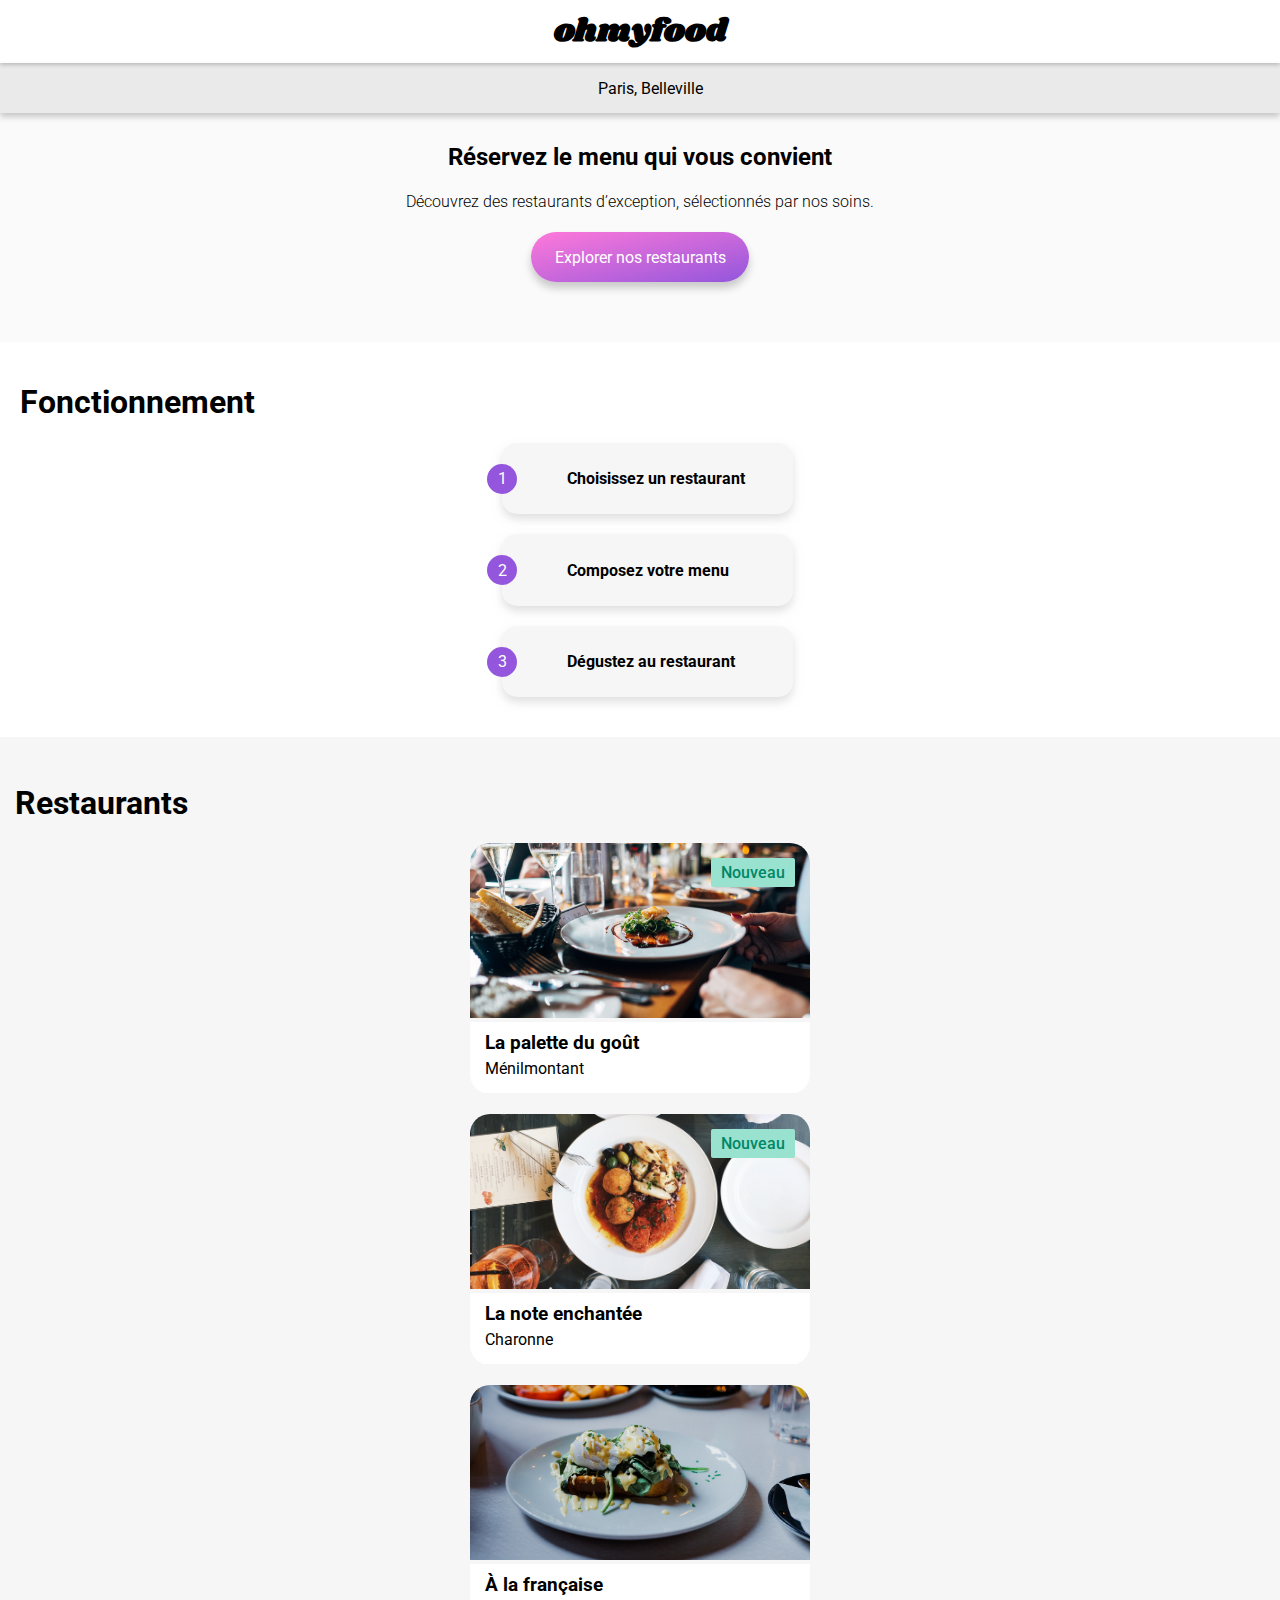
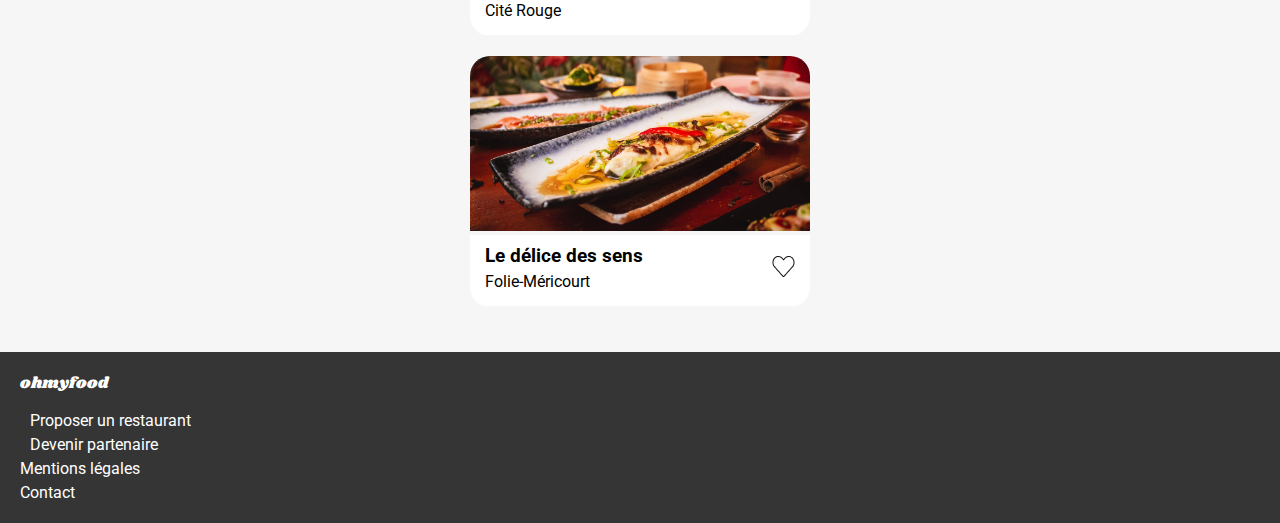
==== index.html @ bf44eb0b "feature(animations): initial commit" ====
<!DOCTYPE html>
<html lang="fr">
<head>
    <meta charset="UTF-8">
    <meta name="viewport" content="width=device-width, initial-scale=1.0">
    <link rel="preconnect" href="https://fonts.googleapis.com">
    <link rel="preconnect" href="https://fonts.gstatic.com" crossorigin>
    <link href="https://fonts.googleapis.com/css2?family=Roboto:ital,wght@0,100;0,300;0,400;0,500;0,700;0,900;1,100;1,300;1,400;1,500;1,700;1,900&family=Shrikhand&display=swap" rel="stylesheet">
    <link rel="stylesheet" href="https://cdnjs.cloudflare.com/ajax/libs/font-awesome/6.2.1/css/all.min.css"
        integrity="sha512-MV7K8+y+gLIBoVD59lQIYicR65iaqukzvf/nwasF0nqhPay5w/9lJmVM2hMDcnK1OnMGCdVK+iQrJ7lzPJQd1w=="
        crossorigin="anonymous" referrerpolicy="no-referrer">
    <link rel="stylesheet" href="assets/css/style.css">
    <title>Ohmyfood</title>
</head>
<body>
    <header>
        <nav>
            <div class="nav-title">
                <h1 class="shrikhand-regular">ohmyfood</h1>
            </div>
        </nav>
        <div class="location">
            <i class="fa-solid fa-location-dot"></i>
            <p>Paris, Belleville</p>
        </div>
    </header>
    <main>
        <section class="up">
            <div class="title1">
                <h2>Réservez le menu qui vous convient</h2>
            </div>
            <div class="decouvrez">
                <p>Découvrez des restaurants d’exception, sélectionnés par nos soins.</p>
            </div>
            <div class="btn">
                <a href="#">Explorer nos restaurants</a>
            </div>
        </section>
        <section class="fonctionnement">
            <div class="title2">
                <h1>Fonctionnement</h1>
            </div>
            <div class="step">
                <div class="number">1</div>
                <div class="step-content">
                    <i class="fa-solid fa-mobile-screen-button"></i>
                    <h4>Choisissez un restaurant</h4>
                </div>
            </div>
            <div class="step">
                <div class="number">2</div>
                <div class="step-content">
                    <i class="fa-solid fa-list-ul"></i>
                    <h4>Composez votre menu</h4>
                </div>
            </div>
            <div class="step">
                <div class="number">3</div>
                <div class="step-content">
                    <i class="fa-solid fa-store"></i>
                    <h4>Dégustez au restaurant</h4>
                </div>
            </div>
        </section>
        <section class="restaurants">
            <div class="title2">
                <h1>Restaurants</h1>
            </div>
            <div class="restaurants-cards">
                <a href="#" class="card">
                    <span class="card-new">Nouveau</span>
                    <img src="assets/images/restaurants/Menilmontant.jpg" alt="Image de la carte" class="card-img">
                    <div class="card-content">
                        <div class="card-txt">
                            <h3 class="card-title">La palette du goût</h3>
                            <p class="card-subtitle">Ménilmontant</p>
                        </div>
                        <div class="card-like">
                            <i class="fa-solid fa-heart fa-xl"></i>
                        </div>
                    </div>
                </a>
                <a href="#" class="card">
                    <span class="card-new">Nouveau</span>
                    <img src="assets/images/restaurants/Charonne.jpg" alt="Image de la carte" class="card-img">
                    <div class="card-content">
                        <div class="card-txt">
                            <h3 class="card-title">La note enchantée</h3>
                            <p class="card-subtitle">Charonne</p>
                        </div>
                        <div class="card-like">
                            <i class="fa-solid fa-heart fa-xl"></i>
                        </div>
                    </div>
                </a>
                <a href="#" class="card">
                    <img src="assets/images/restaurants/Cite Rouge.jpg" alt="Image de la carte" class="card-img">
                    <div class="card-content">
                        <div class="card-txt">
                            <h3 class="card-title">À la française</h3>
                            <p class="card-subtitle">Cité Rouge</p>
                        </div>
                        <div class="card-like">
                            <i class="fa-solid fa-heart fa-xl"></i>
                        </div>
                    </div>
                </a>
                <a href="#" class="card">
                    <img src="assets/images/restaurants/Folie-Mericourt.jpg" alt="Image de la carte" class="card-img">
                    <div class="card-content">
                        <div class="card-txt">
                            <h3 class="card-title">Le délice des sens</h3>
                            <p class="card-subtitle">Folie-Méricourt</p>
                        </div>
                        <div class="card-like">
                            <img src="assets/images/heart.png" alt="like">
                        </div>
                    </div>
                </a>
            </div>
        </section>
    </main>
    <footer>
        <div class="footer-title">
            <h4 class="shrikhand-regular">ohmyfood</h4>
        </div>
        
        <div class="footer-links">
            <ul>
                <li><a href="#"><i class="fa-solid fa-utensils"></i>Proposer un restaurant</a></li>
                <li><a href="#"><i class="fa-solid fa-handshake-angle"></i>Devenir partenaire</a></li>
                <li><a href="#">Mentions légales</a></li>
                <li><a href="mailto:5UWq5@example.com">Contact</a></li>
            </ul>
    </footer>
</body>
</html>
---- assets/css/style.css ----
@charset "UTF-8";
/******** Général ********/
* {
  font-family: "Roboto", sans-serif;
}

.shrikhand-regular {
  font-family: "Shrikhand", sans-serif;
}

html, body {
  margin: 0;
  padding: 0;
}

a {
  color: inherit;
  text-decoration: none;
}

/******** Header *********/
.nav-title {
  display: flex;
  justify-content: center;
  align-items: center;
  height: 63px;
}
.nav-title h1 {
  font-size: xx-large;
  margin: 0;
  padding: 20px;
}

nav {
  box-shadow: 0px 2px 4px rgba(0, 0, 0, 0.2);
  position: relative;
  z-index: 99;
}

.location {
  display: flex;
  justify-content: center;
  align-items: center;
  background-color: #EAEAEA;
  height: 50px;
  box-shadow: 0px 4px 6px rgba(0, 0, 0, 0.2);
  position: relative;
}
.location p {
  margin-left: 20px;
}

/********** Reservez ***********/
.up {
  background: #fafafa;
  padding: 0 20px 60px 20px;
  display: flex;
  flex-direction: column;
  align-items: center;
}

.title1 {
  display: flex;
  text-align: center;
  padding-top: 30px;
}
.title1 h2 {
  padding: 0 50px;
  margin: 0;
}

.decouvrez {
  display: flex;
  text-align: center;
  margin: 5px 0;
  font-weight: 300;
}

.btn {
  color: white;
  background-image: linear-gradient(to top left, #9356DC, #FF79DA);
  border-radius: 30px;
  width: 218px;
  height: 50px;
  display: flex;
  justify-content: center;
  align-items: center;
  box-shadow: 0px 6px 8px rgba(0, 0, 0, 0.2);
  transition: background-color 0.3s, box-shadow 0.3s;
}

.btn:hover {
  background-image: linear-gradient(to top left, #a16be0, #ff93e1);
  box-shadow: 0px 8px 10px rgba(0, 0, 0, 0.3);
}

/********** Fonctionnement **********/
.fonctionnement {
  padding: 20px;
}

.step {
  margin-bottom: 20px;
  display: flex;
  justify-content: center;
  align-items: center;
}
.step .number {
  width: 30px;
  height: 30px;
  border-radius: 50%;
  background-color: #9356DC;
  display: flex;
  justify-content: center;
  align-items: center;
  margin-right: -15px;
  position: relative;
  color: white;
}
.step .step-content {
  display: flex;
  justify-content: center;
  align-items: center;
  border-radius: 15px;
  background-color: #F6F6F6;
  padding: 5px 15px;
  box-shadow: 0 5px 10px rgba(193, 193, 193, 0.5176470588);
}
.step .step-content i {
  color: #7E7E7E;
  margin: 0 25px 5px 25px;
  font-size: 25px;
}
.step .step-content h4 {
  width: 211px;
}

/********** Restaurants **********/
.restaurants {
  background-color: #F6F6F6;
  padding: 25px 15px 25px 15px;
}
.restaurants .restaurants-cards {
  display: flex;
  justify-content: center;
  align-items: center;
  flex-direction: column;
}
.restaurants .restaurants-cards .card {
  width: 340px;
  height: 251px;
  border-radius: 20px;
  overflow: hidden;
  position: relative;
  margin-bottom: 20px;
}
.restaurants .restaurants-cards .card .card-img {
  width: 100%;
  height: 175px;
  object-fit: cover;
}
.restaurants .restaurants-cards .card .card-subtitle {
  margin: 5px;
}

.card-content {
  padding: 5px 10px 10px 10px;
  background-color: white;
  display: flex;
  justify-content: space-between;
  align-items: center;
}

.card-title {
  margin: 5px;
}

.card-new {
  background-color: #99E2D0;
  color: #008766;
  font-weight: 500;
  padding: 5px 10px;
  position: absolute;
  top: 15px;
  right: 15px;
  border-radius: 2px;
}

.card-like {
  padding: 5px;
}

/********** Footer **********/
footer {
  background-color: #353535;
  color: white;
  padding: 20px 20px 5px 20px;
  display: flex;
  flex-direction: column;
}
footer .footer-title h4 {
  margin: 0;
  font-weight: lighter;
}
footer .footer-links ul {
  list-style: none;
  padding: 0;
}
footer .footer-links li {
  margin-bottom: 5px;
}
footer .footer-links li i {
  width: 15px;
  margin-right: 10px;
}

/*# sourceMappingURL=style.css.map */
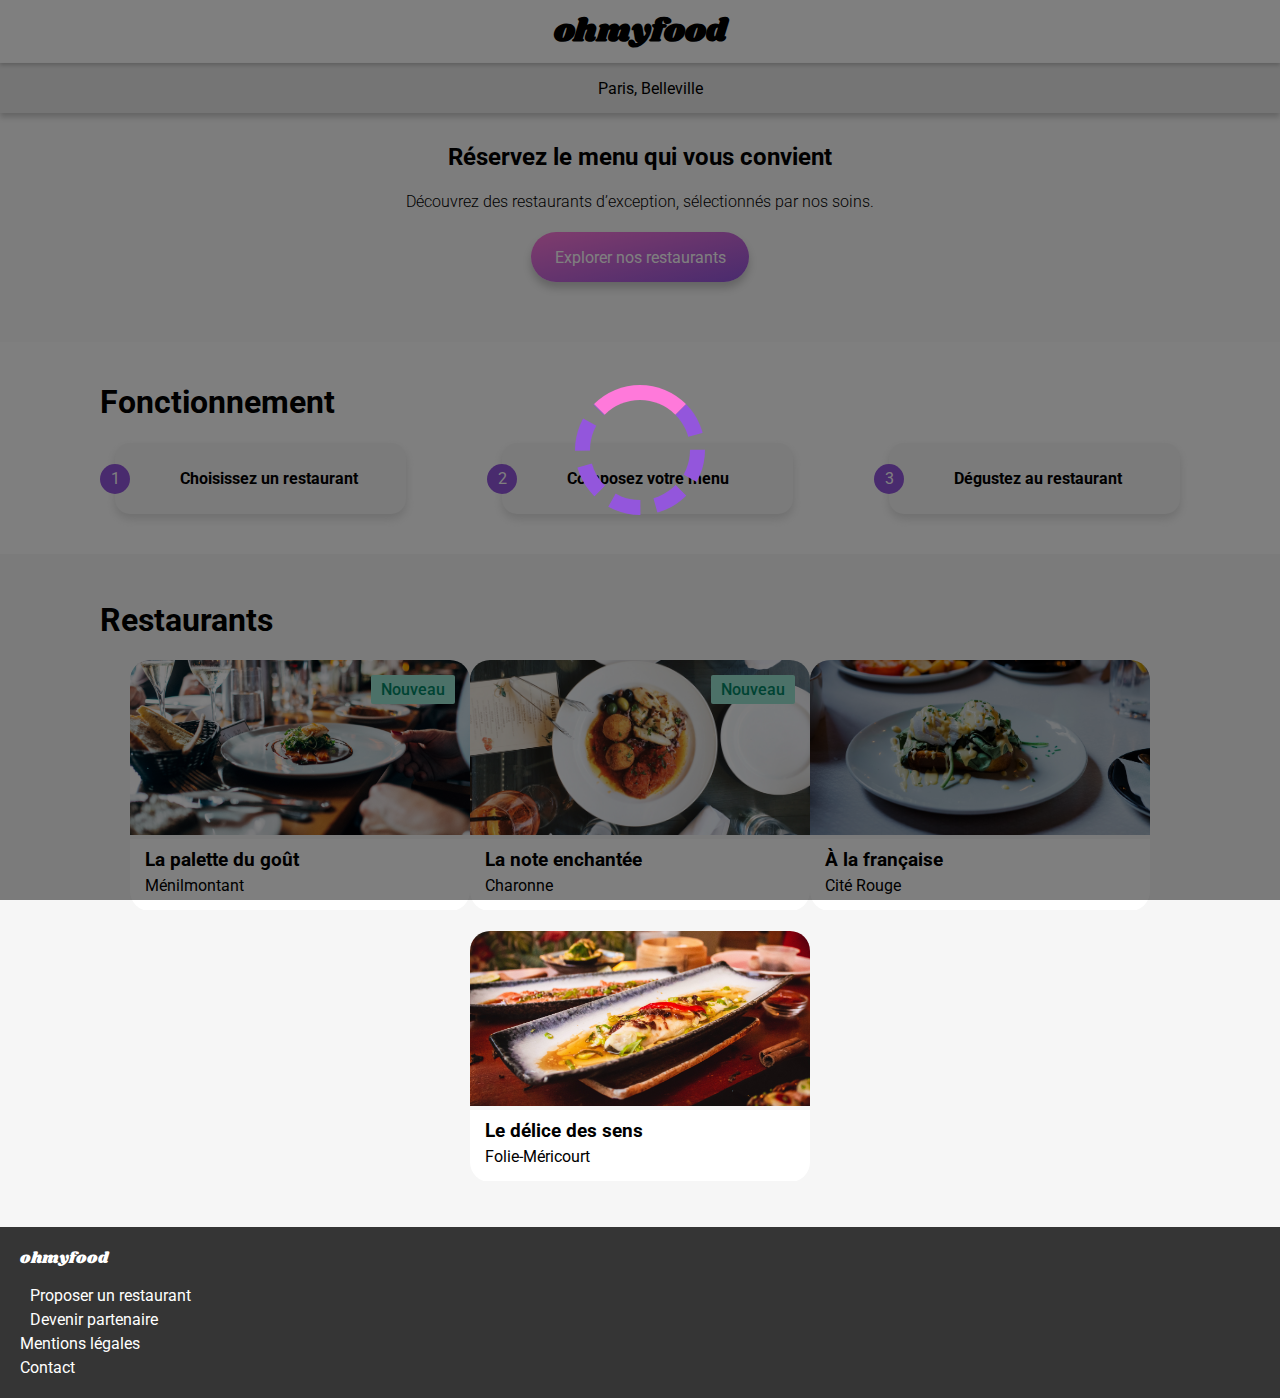
==== commit d17d1d0d: "animations/loader" ====
--- a/index.html
+++ b/index.html
@@ -12,7 +12,13 @@
     <link rel="stylesheet" href="assets/css/style.css">
     <title>Ohmyfood</title>
 </head>
+
 <body>
+
+    <div class="loader">
+        <div class="loader-content"></div>
+    </div>
+    
     <header>
         <nav>
             <div class="nav-title">
@@ -37,86 +43,96 @@
             </div>
         </section>
         <section class="fonctionnement">
-            <div class="title2">
-                <h1>Fonctionnement</h1>
-            </div>
-            <div class="step">
-                <div class="number">1</div>
-                <div class="step-content">
-                    <i class="fa-solid fa-mobile-screen-button"></i>
-                    <h4>Choisissez un restaurant</h4>
+            <div class="container">
+                <div class="title2">
+                    <h1>Fonctionnement</h1>
                 </div>
-            </div>
-            <div class="step">
-                <div class="number">2</div>
-                <div class="step-content">
-                    <i class="fa-solid fa-list-ul"></i>
-                    <h4>Composez votre menu</h4>
-                </div>
-            </div>
-            <div class="step">
-                <div class="number">3</div>
-                <div class="step-content">
-                    <i class="fa-solid fa-store"></i>
-                    <h4>Dégustez au restaurant</h4>
+                <div class="steps">
+                    <div class="step">
+                        <div class="number">1</div>
+                        <div class="step-content">
+                            <i class="fa-solid fa-mobile-screen-button"></i>
+                            <h4>Choisissez un restaurant</h4>
+                        </div>
+                    </div>
+                    <div class="step">
+                        <div class="number">2</div>
+                        <div class="step-content">
+                            <i class="fa-solid fa-list-ul"></i>
+                            <h4>Composez votre menu</h4>
+                        </div>
+                    </div>
+                    <div class="step">
+                        <div class="number">3</div>
+                        <div class="step-content">
+                            <i class="fa-solid fa-store"></i>
+                            <h4>Dégustez au restaurant</h4>
+                        </div>
+                    </div>
                 </div>
             </div>
         </section>
         <section class="restaurants">
-            <div class="title2">
-                <h1>Restaurants</h1>
-            </div>
-            <div class="restaurants-cards">
-                <a href="#" class="card">
-                    <span class="card-new">Nouveau</span>
-                    <img src="assets/images/restaurants/Menilmontant.jpg" alt="Image de la carte" class="card-img">
-                    <div class="card-content">
-                        <div class="card-txt">
-                            <h3 class="card-title">La palette du goût</h3>
-                            <p class="card-subtitle">Ménilmontant</p>
+            <div class="container">
+                <div class="title2">
+                    <h1>Restaurants</h1>
+                </div>
+                <div class="restaurants-cards">
+                    <a class="card">
+                        <span class="card-new">Nouveau</span>
+                        <img src="assets/images/restaurants/Menilmontant.jpg" alt="Image de la carte" class="card-img">
+                        <div class="card-content">
+                            <div class="card-txt">
+                                <h3 class="card-title">La palette du goût</h3>
+                                <p class="card-subtitle">Ménilmontant</p>
+                            </div>
+                            <div class="card-like">
+                                <i class="fa-regular fa-heart fa-xl"></i>
+                                <i class="fa-solid fa-heart fa-xl"></i>
+                            </div>
                         </div>
-                        <div class="card-like">
-                            <i class="fa-solid fa-heart fa-xl"></i>
+                    </a>
+                    <a href="#" class="card">
+                        <span class="card-new">Nouveau</span>
+                        <img src="assets/images/restaurants/Charonne.jpg" alt="Image de la carte" class="card-img">
+                        <div class="card-content">
+                            <div class="card-txt">
+                                <h3 class="card-title">La note enchantée</h3>
+                                <p class="card-subtitle">Charonne</p>
+                            </div>
+                            <div class="card-like">
+                                <i class="fa-regular fa-heart fa-xl"></i>
+                                <i class="fa-solid fa-heart fa-xl"></i>
+                            </div>
                         </div>
-                    </div>
-                </a>
-                <a href="#" class="card">
-                    <span class="card-new">Nouveau</span>
-                    <img src="assets/images/restaurants/Charonne.jpg" alt="Image de la carte" class="card-img">
-                    <div class="card-content">
-                        <div class="card-txt">
-                            <h3 class="card-title">La note enchantée</h3>
-                            <p class="card-subtitle">Charonne</p>
+                    </a>
+                    <a href="#" class="card">
+                        <img src="assets/images/restaurants/Cite Rouge.jpg" alt="Image de la carte" class="card-img">
+                        <div class="card-content">
+                            <div class="card-txt">
+                                <h3 class="card-title">À la française</h3>
+                                <p class="card-subtitle">Cité Rouge</p>
+                            </div>
+                            <div class="card-like">
+                                <i class="fa-regular fa-heart fa-xl"></i>
+                                <i class="fa-solid fa-heart fa-xl"></i>
+                            </div>
                         </div>
-                        <div class="card-like">
-                            <i class="fa-solid fa-heart fa-xl"></i>
+                    </a>
+                    <a href="#" class="card">
+                        <img src="assets/images/restaurants/Folie-Mericourt.jpg" alt="Image de la carte" class="card-img">
+                        <div class="card-content">
+                            <div class="card-txt">
+                                <h3 class="card-title">Le délice des sens</h3>
+                                <p class="card-subtitle">Folie-Méricourt</p>
+                            </div>
+                            <div class="card-like">
+                                <i class="fa-regular fa-heart fa-xl"></i>
+                                <i class="fa-solid fa-heart fa-xl"></i>
+                            </div>
                         </div>
-                    </div>
-                </a>
-                <a href="#" class="card">
-                    <img src="assets/images/restaurants/Cite Rouge.jpg" alt="Image de la carte" class="card-img">
-                    <div class="card-content">
-                        <div class="card-txt">
-                            <h3 class="card-title">À la française</h3>
-                            <p class="card-subtitle">Cité Rouge</p>
-                        </div>
-                        <div class="card-like">
-                            <i class="fa-solid fa-heart fa-xl"></i>
-                        </div>
-                    </div>
-                </a>
-                <a href="#" class="card">
-                    <img src="assets/images/restaurants/Folie-Mericourt.jpg" alt="Image de la carte" class="card-img">
-                    <div class="card-content">
-                        <div class="card-txt">
-                            <h3 class="card-title">Le délice des sens</h3>
-                            <p class="card-subtitle">Folie-Méricourt</p>
-                        </div>
-                        <div class="card-like">
-                            <img src="assets/images/heart.png" alt="like">
-                        </div>
-                    </div>
-                </a>
+                    </a>
+                </div>
             </div>
         </section>
     </main>
--- a/assets/css/style.css
+++ b/assets/css/style.css
@@ -1,4 +1,33 @@
 @charset "UTF-8";
+.loader {
+  position: fixed;
+  width: 100%;
+  height: 100%;
+  background-color: rgba(0, 0, 0, 0.5);
+  z-index: 9999;
+  animation: loader-animation 2s ease-in-out forwards;
+  display: flex;
+  justify-content: center;
+  align-items: center;
+}
+
+.loader-content {
+  border: 15px dashed #9356DC;
+  border-top: 15px solid #FF79DA;
+  border-radius: 50%;
+  width: 100px;
+  height: 100px;
+}
+
+@keyframes loader-animation {
+  0% {
+    transform: rotate(0deg);
+  }
+  100% {
+    transform: rotate(360deg);
+    display: none;
+  }
+}
 /******** Général ********/
 * {
   font-family: "Roboto", sans-serif;
@@ -76,6 +105,14 @@
   font-weight: 300;
 }
 
+@keyframes btn {
+  0% {
+    transform: scale(1);
+  }
+  100% {
+    transform: scale(1.005);
+  }
+}
 .btn {
   color: white;
   background-image: linear-gradient(to top left, #9356DC, #FF79DA);
@@ -86,12 +123,13 @@
   justify-content: center;
   align-items: center;
   box-shadow: 0px 6px 8px rgba(0, 0, 0, 0.2);
-  transition: background-color 0.3s, box-shadow 0.3s;
+  transition: box-shadow 0.3s ease-in-out;
 }
 
 .btn:hover {
-  background-image: linear-gradient(to top left, #a16be0, #ff93e1);
+  animation: btn 0.2s ease-in-out forwards;
   box-shadow: 0px 8px 10px rgba(0, 0, 0, 0.3);
+  opacity: 0.8;
 }
 
 /********** Fonctionnement **********/
@@ -187,7 +225,26 @@
 }
 
 .card-like {
+  display: flex;
+  justify-content: center;
+  align-items: center;
   padding: 5px;
+}
+.card-like .fa-heart {
+  padding: 10px;
+}
+.card-like .fa-regular {
+  position: relative;
+}
+.card-like .fa-solid {
+  position: absolute;
+  background: linear-gradient(#9356DC, #FF79DA);
+  background-clip: text;
+  color: transparent;
+  display: none;
+}
+.card-like .fa-regular:hover + .fa-solid {
+  display: inline-block;
 }
 
 /********** Footer **********/
@@ -214,4 +271,20 @@
   margin-right: 10px;
 }
 
+/******** Media Queries **********/
+@media (min-width: 1024px) {
+  .container {
+    max-width: 1080px;
+    margin: auto;
+  }
+  .steps {
+    display: flex;
+    justify-content: space-between;
+  }
+  .restaurants .restaurants-cards {
+    flex-direction: row;
+    flex-wrap: wrap;
+  }
+}
+
 /*# sourceMappingURL=style.css.map */
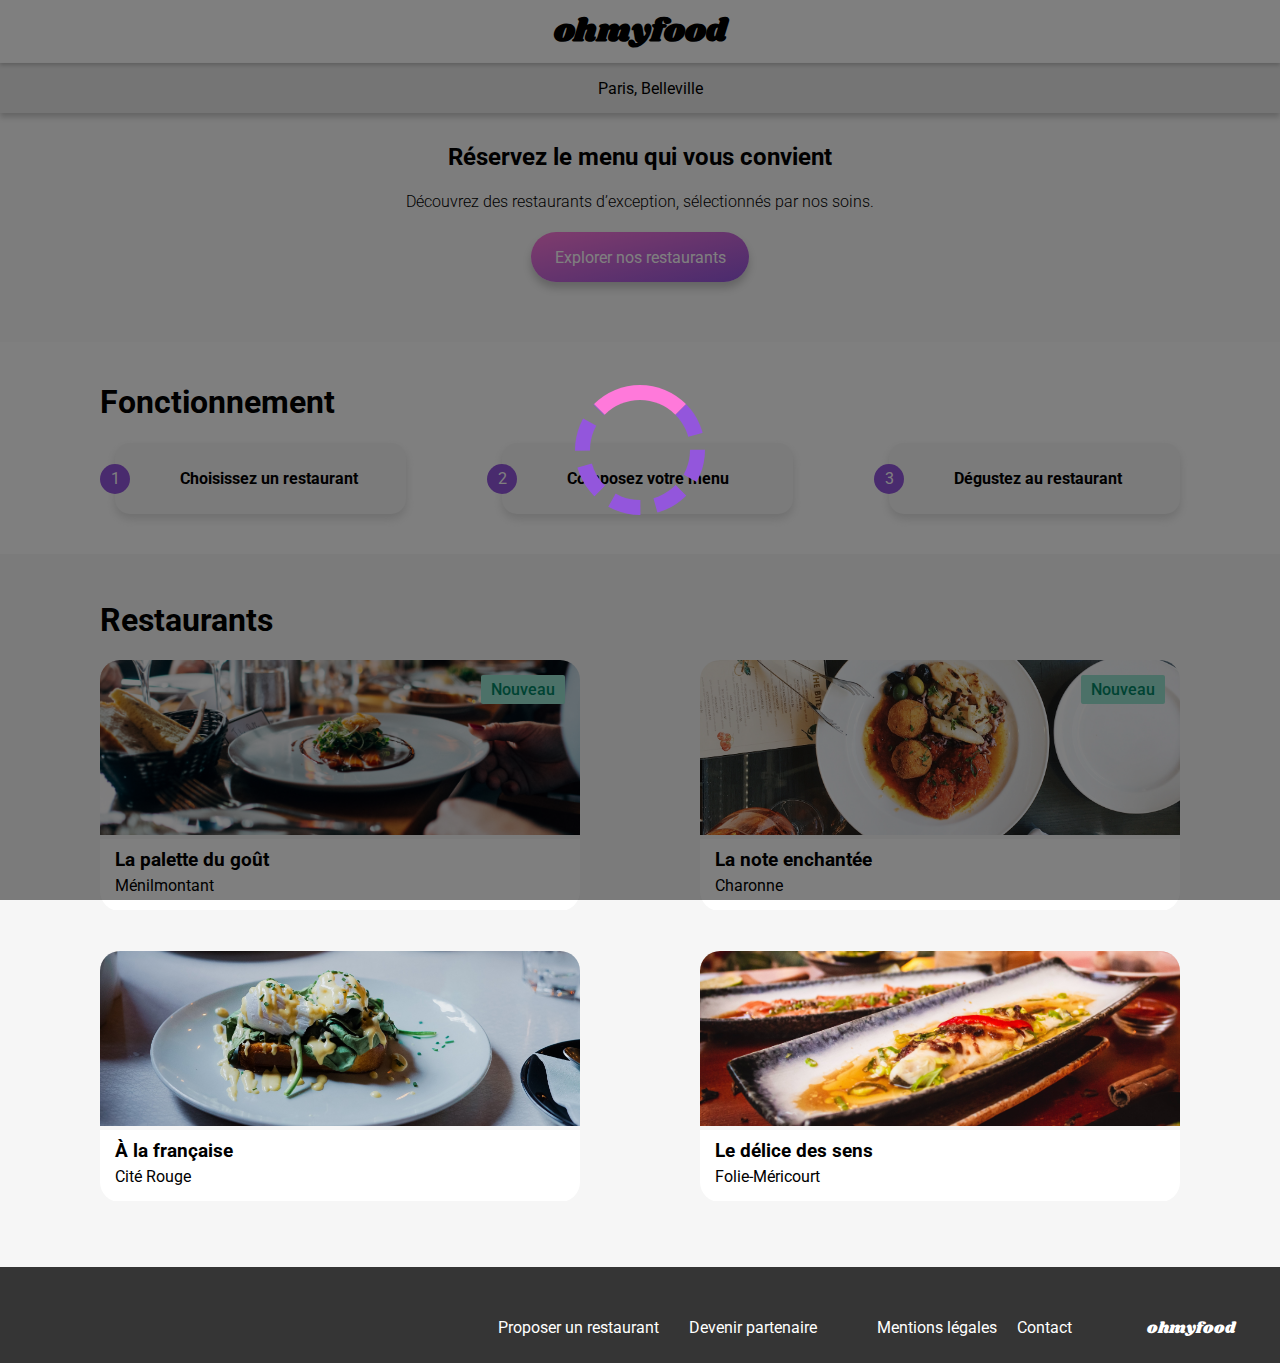
==== commit 2d6cff77: "responsive homepage & stucture sass" ====
--- a/index.html
+++ b/index.html
@@ -80,7 +80,7 @@
                 <div class="restaurants-cards">
                     <a class="card">
                         <span class="card-new">Nouveau</span>
-                        <img src="assets/images/restaurants/Menilmontant.jpg" alt="Image de la carte" class="card-img">
+                        <img src="assets/images/restaurants/Menilmontant.jpg" alt="Image d'un plat" class="card-img">
                         <div class="card-content">
                             <div class="card-txt">
                                 <h3 class="card-title">La palette du goût</h3>
@@ -94,7 +94,7 @@
                     </a>
                     <a href="#" class="card">
                         <span class="card-new">Nouveau</span>
-                        <img src="assets/images/restaurants/Charonne.jpg" alt="Image de la carte" class="card-img">
+                        <img src="assets/images/restaurants/Charonne.jpg" alt="Image d'un plat" class="card-img">
                         <div class="card-content">
                             <div class="card-txt">
                                 <h3 class="card-title">La note enchantée</h3>
@@ -107,7 +107,7 @@
                         </div>
                     </a>
                     <a href="#" class="card">
-                        <img src="assets/images/restaurants/Cite Rouge.jpg" alt="Image de la carte" class="card-img">
+                        <img src="assets/images/restaurants/Cite Rouge.jpg" alt="Image d'un plat" class="card-img">
                         <div class="card-content">
                             <div class="card-txt">
                                 <h3 class="card-title">À la française</h3>
@@ -120,7 +120,7 @@
                         </div>
                     </a>
                     <a href="#" class="card">
-                        <img src="assets/images/restaurants/Folie-Mericourt.jpg" alt="Image de la carte" class="card-img">
+                        <img src="assets/images/restaurants/Folie-Mericourt.jpg" alt="Image d'un plat" class="card-img">
                         <div class="card-content">
                             <div class="card-txt">
                                 <h3 class="card-title">Le délice des sens</h3>
@@ -136,6 +136,7 @@
             </div>
         </section>
     </main>
+    
     <footer>
         <div class="footer-title">
             <h4 class="shrikhand-regular">ohmyfood</h4>
@@ -143,10 +144,14 @@
         
         <div class="footer-links">
             <ul>
-                <li><a href="#"><i class="fa-solid fa-utensils"></i>Proposer un restaurant</a></li>
-                <li><a href="#"><i class="fa-solid fa-handshake-angle"></i>Devenir partenaire</a></li>
-                <li><a href="#">Mentions légales</a></li>
-                <li><a href="mailto:5UWq5@example.com">Contact</a></li>
+                <div>
+                    <li><a href="#"><i class="fa-solid fa-utensils"></i>Proposer un restaurant</a></li>
+                    <li><a href="#"><i class="fa-solid fa-handshake-angle"></i>Devenir partenaire</a></li>
+                </div>
+                <div>
+                    <li><a href="#">Mentions légales</a></li>
+                    <li><a href="mailto:5UWq5@example.com">Contact</a></li>
+                </div>
             </ul>
     </footer>
 </body>
--- a/assets/css/style.css
+++ b/assets/css/style.css
@@ -1,11 +1,29 @@
-@charset "UTF-8";
+/********* General *********/
+* {
+  font-family: "Roboto", sans-serif;
+}
+
+.shrikhand-regular {
+  font-family: "Shrikhand", sans-serif;
+}
+
+html, body {
+  margin: 0;
+  padding: 0;
+}
+
+a {
+  color: inherit;
+  text-decoration: none;
+}
+
 .loader {
   position: fixed;
   width: 100%;
   height: 100%;
   background-color: rgba(0, 0, 0, 0.5);
   z-index: 9999;
-  animation: loader-animation 2s ease-in-out forwards;
+  animation: fadeout 2s forwards;
   display: flex;
   justify-content: center;
   align-items: center;
@@ -17,6 +35,7 @@
   border-radius: 50%;
   width: 100px;
   height: 100px;
+  animation: loader-animation 2s infinite;
 }
 
 @keyframes loader-animation {
@@ -28,83 +47,11 @@
     display: none;
   }
 }
-/******** Général ********/
-* {
-  font-family: "Roboto", sans-serif;
-}
-
-.shrikhand-regular {
-  font-family: "Shrikhand", sans-serif;
-}
-
-html, body {
-  margin: 0;
-  padding: 0;
-}
-
-a {
-  color: inherit;
-  text-decoration: none;
-}
-
-/******** Header *********/
-.nav-title {
-  display: flex;
-  justify-content: center;
-  align-items: center;
-  height: 63px;
-}
-.nav-title h1 {
-  font-size: xx-large;
-  margin: 0;
-  padding: 20px;
-}
-
-nav {
-  box-shadow: 0px 2px 4px rgba(0, 0, 0, 0.2);
-  position: relative;
-  z-index: 99;
-}
-
-.location {
-  display: flex;
-  justify-content: center;
-  align-items: center;
-  background-color: #EAEAEA;
-  height: 50px;
-  box-shadow: 0px 4px 6px rgba(0, 0, 0, 0.2);
-  position: relative;
-}
-.location p {
-  margin-left: 20px;
-}
-
-/********** Reservez ***********/
-.up {
-  background: #fafafa;
-  padding: 0 20px 60px 20px;
-  display: flex;
-  flex-direction: column;
-  align-items: center;
-}
-
-.title1 {
-  display: flex;
-  text-align: center;
-  padding-top: 30px;
-}
-.title1 h2 {
-  padding: 0 50px;
-  margin: 0;
-}
-
-.decouvrez {
-  display: flex;
-  text-align: center;
-  margin: 5px 0;
-  font-weight: 300;
-}
-
+@keyframes fadeout {
+  100% {
+    display: none;
+  }
+}
 @keyframes btn {
   0% {
     transform: scale(1);
@@ -132,59 +79,7 @@
   opacity: 0.8;
 }
 
-/********** Fonctionnement **********/
-.fonctionnement {
-  padding: 20px;
-}
-
-.step {
-  margin-bottom: 20px;
-  display: flex;
-  justify-content: center;
-  align-items: center;
-}
-.step .number {
-  width: 30px;
-  height: 30px;
-  border-radius: 50%;
-  background-color: #9356DC;
-  display: flex;
-  justify-content: center;
-  align-items: center;
-  margin-right: -15px;
-  position: relative;
-  color: white;
-}
-.step .step-content {
-  display: flex;
-  justify-content: center;
-  align-items: center;
-  border-radius: 15px;
-  background-color: #F6F6F6;
-  padding: 5px 15px;
-  box-shadow: 0 5px 10px rgba(193, 193, 193, 0.5176470588);
-}
-.step .step-content i {
-  color: #7E7E7E;
-  margin: 0 25px 5px 25px;
-  font-size: 25px;
-}
-.step .step-content h4 {
-  width: 211px;
-}
-
-/********** Restaurants **********/
-.restaurants {
-  background-color: #F6F6F6;
-  padding: 25px 15px 25px 15px;
-}
-.restaurants .restaurants-cards {
-  display: flex;
-  justify-content: center;
-  align-items: center;
-  flex-direction: column;
-}
-.restaurants .restaurants-cards .card {
+.card {
   width: 340px;
   height: 251px;
   border-radius: 20px;
@@ -192,28 +87,7 @@
   position: relative;
   margin-bottom: 20px;
 }
-.restaurants .restaurants-cards .card .card-img {
-  width: 100%;
-  height: 175px;
-  object-fit: cover;
-}
-.restaurants .restaurants-cards .card .card-subtitle {
-  margin: 5px;
-}
-
-.card-content {
-  padding: 5px 10px 10px 10px;
-  background-color: white;
-  display: flex;
-  justify-content: space-between;
-  align-items: center;
-}
-
-.card-title {
-  margin: 5px;
-}
-
-.card-new {
+.card .card-new {
   background-color: #99E2D0;
   color: #008766;
   font-weight: 500;
@@ -223,7 +97,36 @@
   right: 15px;
   border-radius: 2px;
 }
-
+.card .card-img {
+  width: 100%;
+  height: 175px;
+  object-fit: cover;
+}
+.card .card-content {
+  padding: 5px 10px 10px 10px;
+  background-color: white;
+  display: flex;
+  justify-content: space-between;
+  align-items: center;
+}
+.card .card-content .card-txt .card-title {
+  margin: 5px;
+}
+.card .card-content .card-txt .card-subtitle {
+  margin: 5px;
+}
+
+@keyframes like {
+  0% {
+    opacity: 0;
+  }
+  50% {
+    opacity: 0.5;
+  }
+  100% {
+    opacity: 1;
+  }
+}
 .card-like {
   display: flex;
   justify-content: center;
@@ -231,23 +134,54 @@
   padding: 5px;
 }
 .card-like .fa-heart {
-  padding: 10px;
-}
-.card-like .fa-regular {
-  position: relative;
+  padding: 12px;
 }
 .card-like .fa-solid {
-  position: absolute;
   background: linear-gradient(#9356DC, #FF79DA);
   background-clip: text;
   color: transparent;
   display: none;
 }
-.card-like .fa-regular:hover + .fa-solid {
+
+.card-like:hover .fa-regular {
+  display: none;
+}
+.card-like:hover .fa-solid {
+  animation: like 1.5s forwards;
   display: inline-block;
 }
 
-/********** Footer **********/
+.nav-title {
+  display: flex;
+  justify-content: center;
+  align-items: center;
+  height: 63px;
+}
+.nav-title h1 {
+  font-size: xx-large;
+  margin: 0;
+  padding: 20px;
+}
+
+nav {
+  box-shadow: 0px 2px 4px rgba(0, 0, 0, 0.2);
+  position: relative;
+  z-index: 99;
+}
+
+.location {
+  display: flex;
+  justify-content: center;
+  align-items: center;
+  background-color: #EAEAEA;
+  height: 50px;
+  box-shadow: 0px 4px 6px rgba(0, 0, 0, 0.2);
+  position: relative;
+}
+.location p {
+  margin-left: 20px;
+}
+
 footer {
   background-color: #353535;
   color: white;
@@ -269,6 +203,86 @@
 footer .footer-links li i {
   width: 15px;
   margin-right: 10px;
+}
+
+/******* Loader *******/
+/********** Reservez ***********/
+.up {
+  background: #fafafa;
+  padding: 0 20px 60px 20px;
+  display: flex;
+  flex-direction: column;
+  align-items: center;
+}
+
+.title1 {
+  display: flex;
+  text-align: center;
+  padding-top: 30px;
+}
+.title1 h2 {
+  padding: 0 50px;
+  margin: 0;
+}
+
+.decouvrez {
+  display: flex;
+  text-align: center;
+  margin: 5px 0;
+  font-weight: 300;
+}
+
+/********** Fonctionnement **********/
+.fonctionnement {
+  padding: 20px;
+}
+
+.step {
+  display: flex;
+  justify-content: center;
+  align-items: center;
+  margin-bottom: 20px;
+}
+.step .number {
+  width: 30px;
+  height: 30px;
+  border-radius: 50%;
+  background-color: #9356DC;
+  display: flex;
+  justify-content: center;
+  align-items: center;
+  margin-right: -15px;
+  position: relative;
+  color: white;
+}
+.step .step-content {
+  display: flex;
+  justify-content: center;
+  align-items: center;
+  border-radius: 15px;
+  background-color: #F6F6F6;
+  padding: 5px 15px;
+  box-shadow: 0 5px 10px rgba(193, 193, 193, 0.5176470588);
+}
+.step .step-content i {
+  color: #7E7E7E;
+  margin: 0 25px 5px 25px;
+  font-size: 25px;
+}
+.step .step-content h4 {
+  width: 211px;
+}
+
+/********** Restaurants **********/
+.restaurants {
+  background-color: #F6F6F6;
+  padding: 25px 15px 25px 15px;
+}
+.restaurants .restaurants-cards {
+  display: flex;
+  justify-content: center;
+  align-items: center;
+  flex-direction: column;
 }
 
 /******** Media Queries **********/
@@ -284,6 +298,30 @@
   .restaurants .restaurants-cards {
     flex-direction: row;
     flex-wrap: wrap;
+    justify-content: space-between;
+  }
+  .restaurants .restaurants-cards .card {
+    width: 480px;
+    margin-bottom: 40px;
+  }
+  footer {
+    flex-direction: row-reverse;
+    justify-content: flex-start;
+    align-items: baseline;
+    padding-top: 35px;
+  }
+  footer .footer-title h4 {
+    margin: 0 25px 0 35px;
+  }
+  footer .footer-links ul {
+    display: flex;
+  }
+  footer .footer-links ul div {
+    display: flex;
+    margin: 0 20px;
+  }
+  footer .footer-links ul li {
+    margin-right: 20px;
   }
 }
 
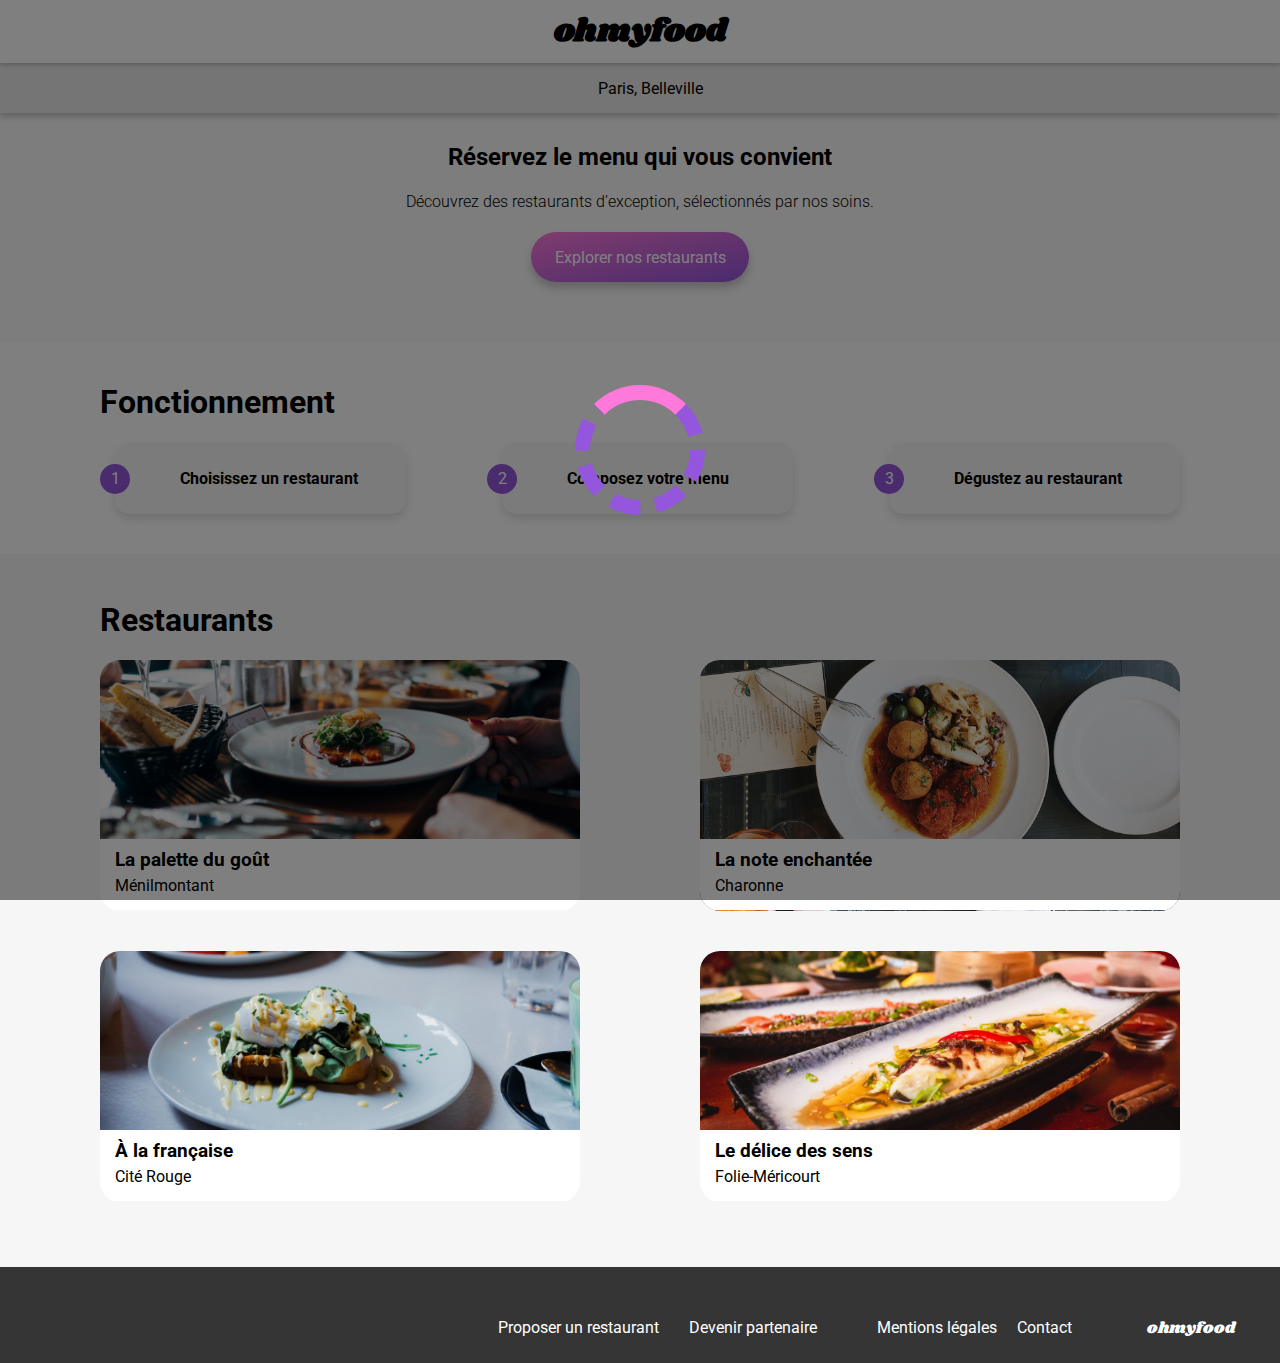
==== commit e7dd5c7e: "animations pages restaurants" ====
--- a/index.html
+++ b/index.html
@@ -78,7 +78,7 @@
                     <h1>Restaurants</h1>
                 </div>
                 <div class="restaurants-cards">
-                    <a class="card">
+                    <a href="restaurants/restaurant1.html" class="card">
                         <span class="card-new">Nouveau</span>
                         <img src="assets/images/restaurants/Menilmontant.jpg" alt="Image d'un plat" class="card-img">
                         <div class="card-content">
--- a/assets/css/style.css
+++ b/assets/css/style.css
@@ -101,6 +101,9 @@
   width: 100%;
   height: 175px;
   object-fit: cover;
+  position: relative;
+  bottom: 25px;
+  overflow: visible;
 }
 .card .card-content {
   padding: 5px 10px 10px 10px;
@@ -108,6 +111,7 @@
   display: flex;
   justify-content: space-between;
   align-items: center;
+  position: relative;
 }
 .card .card-content .card-txt .card-title {
   margin: 5px;
@@ -205,7 +209,6 @@
   margin-right: 10px;
 }
 
-/******* Loader *******/
 /********** Reservez ***********/
 .up {
   background: #fafafa;
@@ -285,6 +288,141 @@
   flex-direction: column;
 }
 
+.resto-header .resto-nav {
+  display: flex;
+  align-items: center;
+}
+.resto-header .resto-nav .back-link {
+  margin-left: 20px;
+  position: absolute;
+}
+.resto-header .resto-nav .nav-title {
+  margin: 0 auto;
+}
+.resto-header .header-img {
+  width: 100%;
+  overflow: hidden;
+}
+.resto-header .header-img img {
+  width: 100%;
+  transform: scale(1.1);
+  transform-origin: top;
+}
+
+.menu {
+  background: #F6F6F6;
+  padding: 15px;
+  border-top-left-radius: 30px;
+  border-top-right-radius: 30px;
+  position: relative;
+  margin-top: -30px;
+}
+.menu .menu-header {
+  display: flex;
+  justify-content: space-between;
+  align-items: center;
+  margin: 20px 0;
+}
+.menu .menu-header h1 {
+  font-weight: lighter;
+  font-size: 27px;
+  margin: 0;
+}
+.menu .menu-header .heart {
+  margin-right: 20px;
+}
+.menu .menu-body {
+  margin: 30px 0;
+  opacity: 0;
+}
+.menu .menu-body h3 {
+  font-weight: 300;
+  font-size: 15px;
+  position: relative;
+  padding-bottom: 8px;
+}
+.menu .menu-body h3::after {
+  content: "";
+  position: absolute;
+  width: 40px;
+  height: 3px;
+  bottom: 0;
+  left: 0;
+  background: #99E2D0;
+}
+.menu .menu-btn {
+  display: flex;
+  justify-content: center;
+  align-items: center;
+  margin: 40px 0 30px 0;
+}
+
+.dish {
+  height: 69px;
+  background: white;
+  border-radius: 15px;
+  margin-bottom: 10px;
+  display: flex;
+  justify-content: space-between;
+  align-items: center;
+  overflow: hidden;
+}
+.dish .dish-container {
+  width: 75%;
+  padding: 0 10px;
+}
+.dish .dish-container h4 {
+  font-size: large;
+}
+.dish .dish-content {
+  display: flex;
+  justify-content: space-between;
+  align-items: center;
+}
+.dish .dish-content p {
+  font-size: 0.94rem;
+  opacity: 0.9;
+}
+.dish .dish-content .dish-price {
+  font-weight: bolder;
+}
+.dish .check {
+  height: 100%;
+  width: 59px;
+  background: #99E2D0;
+  color: white;
+  display: flex;
+  justify-content: center;
+  align-items: center;
+}
+
+.dish h4, .dish-content p {
+  margin: 0;
+  white-space: nowrap;
+  overflow: hidden;
+  text-overflow: ellipsis;
+}
+
+@keyframes fade-in {
+  0% {
+    opacity: 0;
+  }
+  100% {
+    opacity: 1;
+  }
+}
+.menu-body:nth-child(2) {
+  animation: fade-in 2s forwards 0.1s;
+}
+
+.menu-body:nth-child(3) {
+  animation: fade-in 2s forwards 0.5s;
+}
+
+.menu-body:nth-child(4) {
+  animation: fade-in 2s forwards 1s;
+}
+
 /******** Media Queries **********/
 @media (min-width: 1024px) {
   .container {
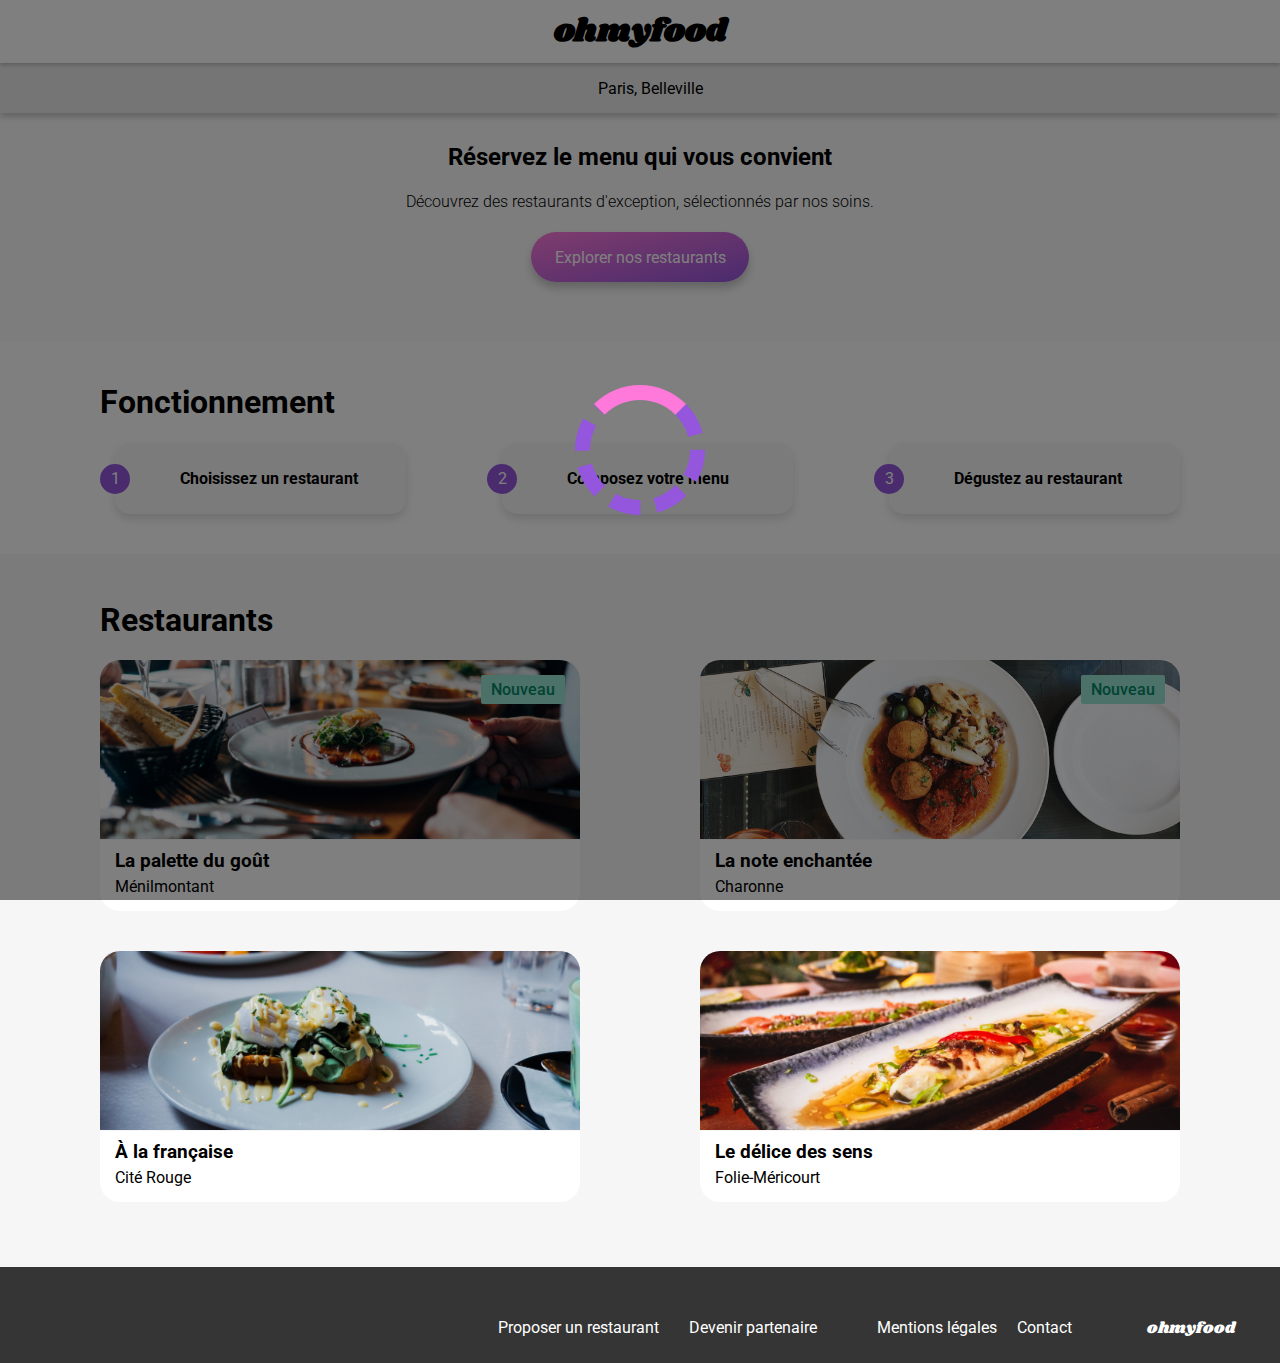
==== commit fd59657d: "ajout pages restaurants" ====
--- a/index.html
+++ b/index.html
@@ -36,7 +36,7 @@
                 <h2>Réservez le menu qui vous convient</h2>
             </div>
             <div class="decouvrez">
-                <p>Découvrez des restaurants d’exception, sélectionnés par nos soins.</p>
+                <p>Découvrez des restaurants d'exception, sélectionnés par nos soins.</p>
             </div>
             <div class="btn">
                 <a href="#">Explorer nos restaurants</a>
@@ -92,7 +92,7 @@
                             </div>
                         </div>
                     </a>
-                    <a href="#" class="card">
+                    <a href="restaurants/restaurant2.html" class="card">
                         <span class="card-new">Nouveau</span>
                         <img src="assets/images/restaurants/Charonne.jpg" alt="Image d'un plat" class="card-img">
                         <div class="card-content">
@@ -106,7 +106,7 @@
                             </div>
                         </div>
                     </a>
-                    <a href="#" class="card">
+                    <a href="restaurants/restaurant3.html" class="card">
                         <img src="assets/images/restaurants/Cite Rouge.jpg" alt="Image d'un plat" class="card-img">
                         <div class="card-content">
                             <div class="card-txt">
@@ -119,7 +119,7 @@
                             </div>
                         </div>
                     </a>
-                    <a href="#" class="card">
+                    <a href="restaurants/restaurant4.html" class="card">
                         <img src="assets/images/restaurants/Folie-Mericourt.jpg" alt="Image d'un plat" class="card-img">
                         <div class="card-content">
                             <div class="card-txt">
--- a/assets/css/style.css
+++ b/assets/css/style.css
@@ -96,14 +96,15 @@
   top: 15px;
   right: 15px;
   border-radius: 2px;
+  z-index: 2;
 }
 .card .card-img {
   width: 100%;
-  height: 175px;
+  height: 231px;
   object-fit: cover;
-  position: relative;
-  bottom: 25px;
-  overflow: visible;
+  position: absolute;
+  bottom: 29%;
+  left: 0;
 }
 .card .card-content {
   padding: 5px 10px 10px 10px;
@@ -111,7 +112,9 @@
   display: flex;
   justify-content: space-between;
   align-items: center;
-  position: relative;
+  position: absolute;
+  width: 100%;
+  bottom: 0;
 }
 .card .card-content .card-txt .card-title {
   margin: 5px;
@@ -305,8 +308,10 @@
 }
 .resto-header .header-img img {
   width: 100%;
+  height: 275px;
   transform: scale(1.1);
   transform-origin: top;
+  object-fit: cover;
 }
 
 .menu {
@@ -332,7 +337,7 @@
   margin-right: 20px;
 }
 .menu .menu-body {
-  margin: 30px 0;
+  margin-bottom: 20px;
   opacity: 0;
 }
 .menu .menu-body h3 {
@@ -368,7 +373,7 @@
   overflow: hidden;
 }
 .dish .dish-container {
-  width: 75%;
+  width: 100%;
   padding: 0 10px;
 }
 .dish .dish-container h4 {
@@ -394,8 +399,26 @@
   display: flex;
   justify-content: center;
   align-items: center;
-}
-
+  transform: scaleX(0);
+  transform-origin: right;
+  display: none;
+}
+.dish:hover .check {
+  display: flex;
+  animation: check 0.5s forwards;
+}
+.dish:hover .dish-container {
+  width: 77%;
+}
+
+@keyframes check {
+  0% {
+    transform: scaleX(0);
+  }
+  100% {
+    transform: scaleX(1);
+  }
+}
 .dish h4, .dish-content p {
   margin: 0;
   white-space: nowrap;
@@ -424,6 +447,7 @@
 }
 
 /******** Media Queries **********/
+/******** Home **********/
 @media (min-width: 1024px) {
   .container {
     max-width: 1080px;
@@ -461,6 +485,31 @@
   footer .footer-links ul li {
     margin-right: 20px;
   }
+  /********** Restaurants **********/
+  .resto-header .header-img {
+    height: 383px;
+    position: relative;
+  }
+  .resto-header .header-img img {
+    width: 100%;
+    transform: scale(1);
+    position: absolute;
+    bottom: -230px;
+  }
+  .menu {
+    max-width: 1055px;
+    margin: auto;
+    display: flex;
+    flex-direction: column;
+    align-items: center;
+    margin-top: -40px;
+  }
+  .menu .menu-body {
+    width: 60%;
+  }
+  .dish:hover .dish-container {
+    width: 88%;
+  }
 }
 
 /*# sourceMappingURL=style.css.map */
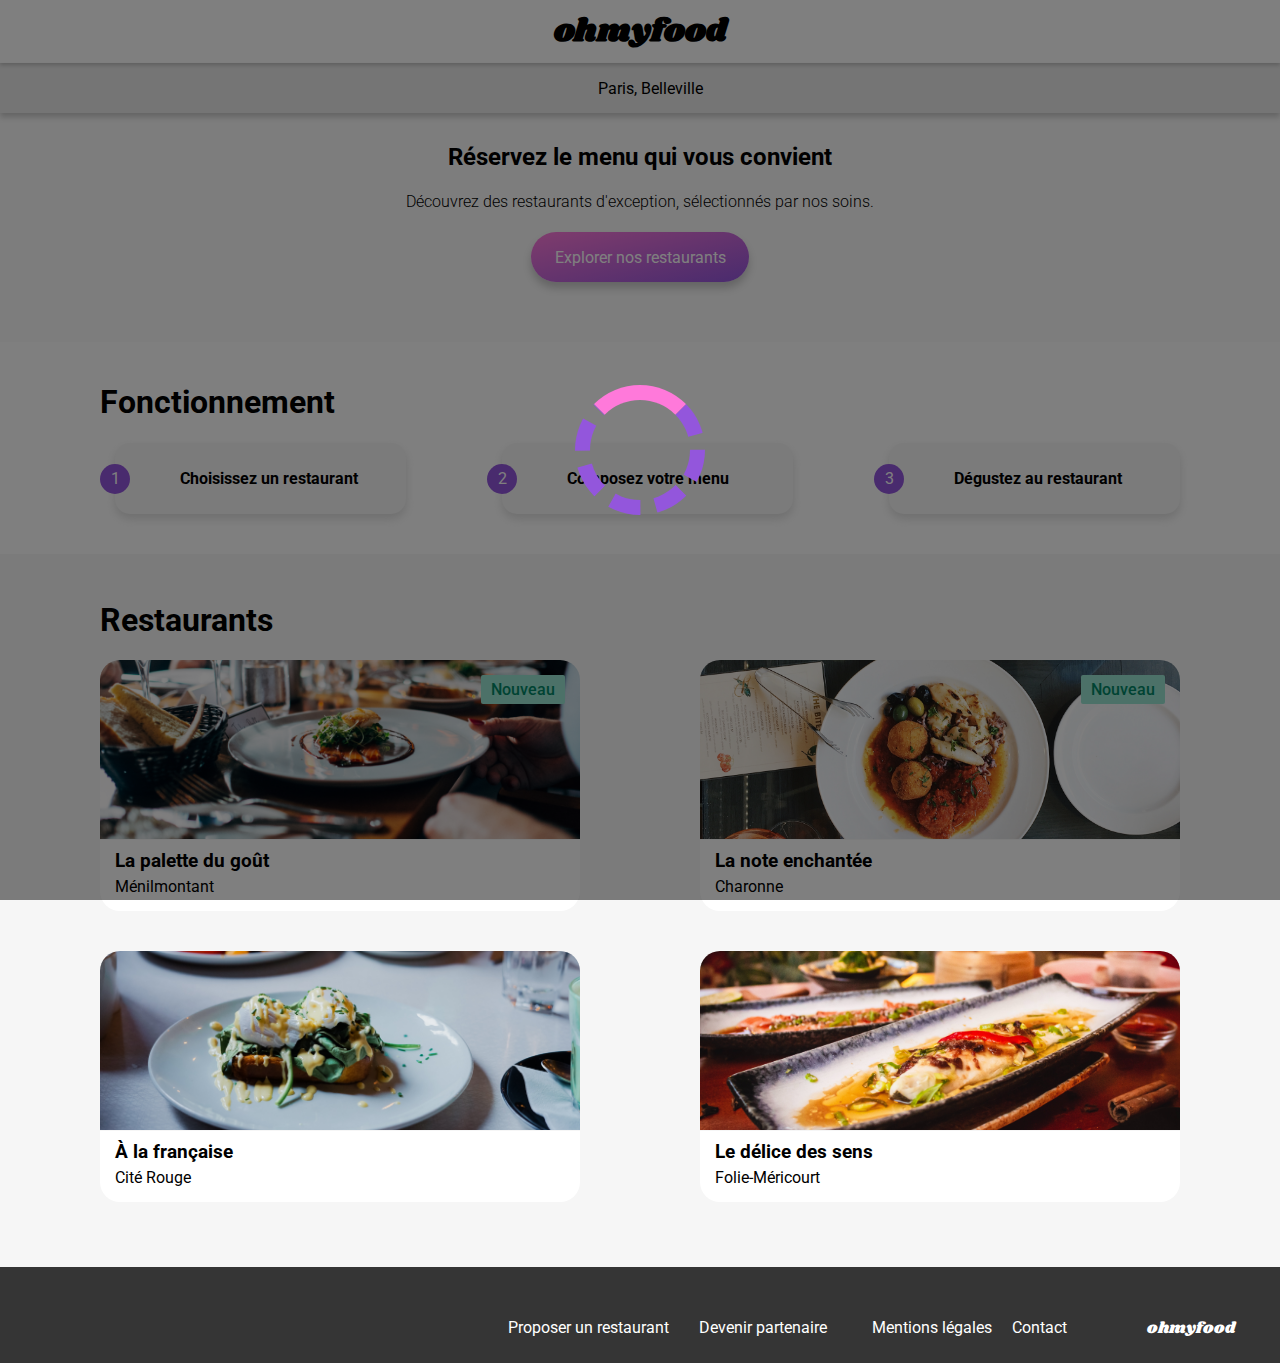
==== commit ef05639d: "animations restaurants" ====
--- a/index.html
+++ b/index.html
@@ -39,7 +39,7 @@
                 <p>Découvrez des restaurants d'exception, sélectionnés par nos soins.</p>
             </div>
             <div class="btn">
-                <a href="#">Explorer nos restaurants</a>
+                <a href="#anchor">Explorer nos restaurants</a>
             </div>
         </section>
         <section class="fonctionnement">
@@ -75,7 +75,7 @@
         <section class="restaurants">
             <div class="container">
                 <div class="title2">
-                    <h1>Restaurants</h1>
+                    <h1 id="anchor">Restaurants</h1>
                 </div>
                 <div class="restaurants-cards">
                     <a href="restaurants/restaurant1.html" class="card">
@@ -107,7 +107,7 @@
                         </div>
                     </a>
                     <a href="restaurants/restaurant3.html" class="card">
-                        <img src="assets/images/restaurants/Cite Rouge.jpg" alt="Image d'un plat" class="card-img">
+                        <img src="assets/images/restaurants/Cite_Rouge.jpg" alt="Image d'un plat" class="card-img">
                         <div class="card-content">
                             <div class="card-txt">
                                 <h3 class="card-title">À la française</h3>
@@ -144,15 +144,12 @@
         
         <div class="footer-links">
             <ul>
-                <div>
-                    <li><a href="#"><i class="fa-solid fa-utensils"></i>Proposer un restaurant</a></li>
-                    <li><a href="#"><i class="fa-solid fa-handshake-angle"></i>Devenir partenaire</a></li>
-                </div>
-                <div>
-                    <li><a href="#">Mentions légales</a></li>
-                    <li><a href="mailto:5UWq5@example.com">Contact</a></li>
-                </div>
+                <li><a href="#"><i class="fa-solid fa-utensils"></i>Proposer un restaurant</a></li>
+                <li class="link-space"><a href="#"><i class="fa-solid fa-handshake-angle"></i>Devenir partenaire</a></li>
+                <li><a href="#">Mentions légales</a></li>
+                <li class="link-space"><a href="mailto:5UWq5@example.com">Contact</a></li>
             </ul>
+        </div>
     </footer>
 </body>
 </html>--- a/assets/css/style.css
+++ b/assets/css/style.css
@@ -304,11 +304,12 @@
 }
 .resto-header .header-img {
   width: 100%;
+  height: 275px;
   overflow: hidden;
 }
 .resto-header .header-img img {
   width: 100%;
-  height: 275px;
+  height: 100%;
   transform: scale(1.1);
   transform-origin: top;
   object-fit: cover;
@@ -478,9 +479,8 @@
   footer .footer-links ul {
     display: flex;
   }
-  footer .footer-links ul div {
-    display: flex;
-    margin: 0 20px;
+  footer .footer-links ul .link-space {
+    margin-right: 45px;
   }
   footer .footer-links ul li {
     margin-right: 20px;
@@ -494,7 +494,6 @@
     width: 100%;
     transform: scale(1);
     position: absolute;
-    bottom: -230px;
   }
   .menu {
     max-width: 1055px;
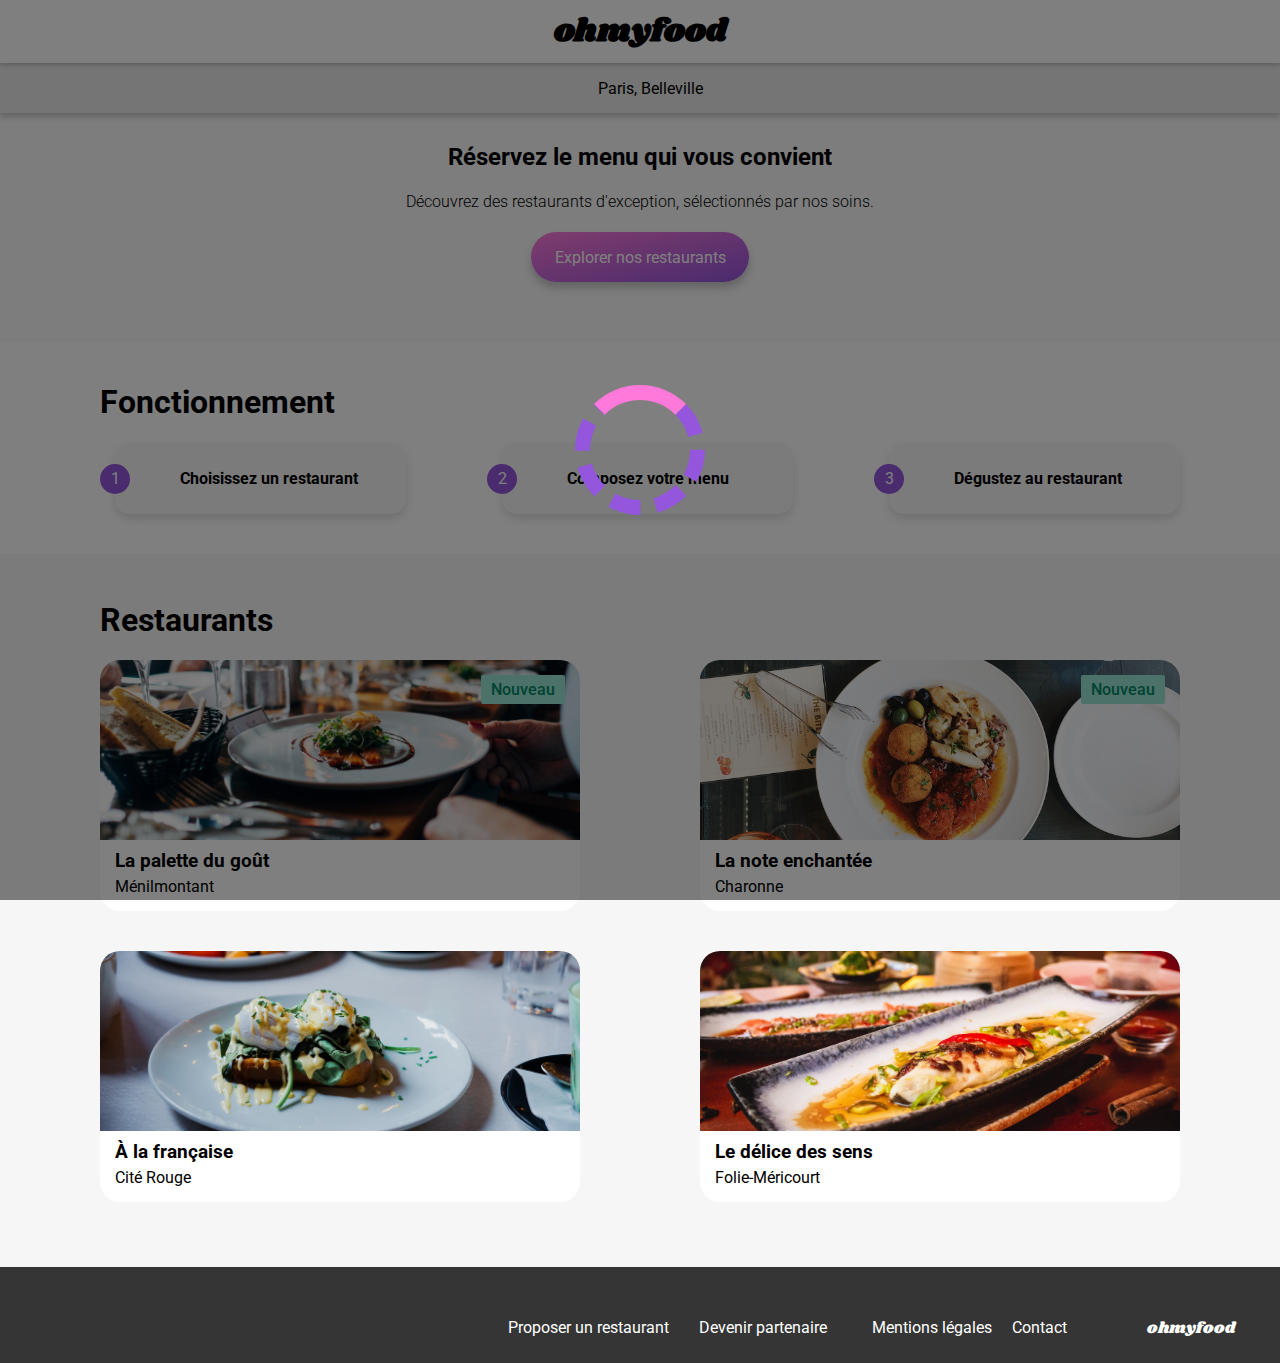
==== commit 8e61220e: "corrections" ====
--- a/index.html
+++ b/index.html
@@ -78,60 +78,68 @@
                     <h1 id="anchor">Restaurants</h1>
                 </div>
                 <div class="restaurants-cards">
-                    <a href="restaurants/restaurant1.html" class="card">
+                    <div class="card">
                         <span class="card-new">Nouveau</span>
-                        <img src="assets/images/restaurants/Menilmontant.jpg" alt="Image d'un plat" class="card-img">
+                        <a href="restaurants/restaurant1.html">
+                            <img src="assets/images/restaurants/Menilmontant.jpg" alt="Image d'un plat" class="card-img">
+                        </a>
                         <div class="card-content">
-                            <div class="card-txt">
+                            <a href="restaurants/restaurant1.html" class="card-txt">
                                 <h3 class="card-title">La palette du goût</h3>
                                 <p class="card-subtitle">Ménilmontant</p>
-                            </div>
+                            </a>
                             <div class="card-like">
                                 <i class="fa-regular fa-heart fa-xl"></i>
                                 <i class="fa-solid fa-heart fa-xl"></i>
                             </div>
                         </div>
-                    </a>
-                    <a href="restaurants/restaurant2.html" class="card">
+                    </div>
+                    <div class="card">
                         <span class="card-new">Nouveau</span>
-                        <img src="assets/images/restaurants/Charonne.jpg" alt="Image d'un plat" class="card-img">
+                        <a href="restaurants/restaurant2.html">
+                            <img src="assets/images/restaurants/Charonne.jpg" alt="Image d'un plat" class="card-img">
+                        </a>
                         <div class="card-content">
-                            <div class="card-txt">
+                            <a href="restaurants/restaurant2.html" class="card-txt">
                                 <h3 class="card-title">La note enchantée</h3>
                                 <p class="card-subtitle">Charonne</p>
-                            </div>
+                            </a>
                             <div class="card-like">
                                 <i class="fa-regular fa-heart fa-xl"></i>
                                 <i class="fa-solid fa-heart fa-xl"></i>
                             </div>
                         </div>
-                    </a>
-                    <a href="restaurants/restaurant3.html" class="card">
-                        <img src="assets/images/restaurants/Cite_Rouge.jpg" alt="Image d'un plat" class="card-img">
+                    </div>
+                    <div class="card">
+                        <a href="restaurants/restaurant3.html">
+                            <img src="assets/images/restaurants/Cite_Rouge.jpg" alt="Image d'un plat" class="card-img">
+                        </a>
                         <div class="card-content">
-                            <div class="card-txt">
+                            <a href="restaurants/restaurant3.html" class="card-txt">
                                 <h3 class="card-title">À la française</h3>
                                 <p class="card-subtitle">Cité Rouge</p>
-                            </div>
+                            </a>
                             <div class="card-like">
                                 <i class="fa-regular fa-heart fa-xl"></i>
                                 <i class="fa-solid fa-heart fa-xl"></i>
                             </div>
                         </div>
-                    </a>
-                    <a href="restaurants/restaurant4.html" class="card">
-                        <img src="assets/images/restaurants/Folie-Mericourt.jpg" alt="Image d'un plat" class="card-img">
+                    </div>
+                    <div class="card">
+                        <a href="restaurants/restaurant4.html">
+                            <img src="assets/images/restaurants/Folie-Mericourt.jpg" alt="Image d'un plat" class="card-img">
+                        </a>
                         <div class="card-content">
-                            <div class="card-txt">
+                            <a href="restaurants/restaurant4.html" class="card-txt">
                                 <h3 class="card-title">Le délice des sens</h3>
                                 <p class="card-subtitle">Folie-Méricourt</p>
-                            </div>
+                            </a>
                             <div class="card-like">
                                 <i class="fa-regular fa-heart fa-xl"></i>
                                 <i class="fa-solid fa-heart fa-xl"></i>
                             </div>
                         </div>
-                    </a>
+                    </div>
                 </div>
             </div>
         </section>
--- a/assets/css/style.css
+++ b/assets/css/style.css
@@ -1,3 +1,16 @@
+:root {
+  --check-width: 20%;
+  --container-width: 95%;
+  --hover-width: 78%;
+}
+
+@media (min-width: 1024px) {
+  :root {
+    --check-width: 12%;
+    --container-width: 100%;
+    --hover-width: 88%;
+  }
+}
 /********* General *********/
 * {
   font-family: "Roboto", sans-serif;
@@ -103,7 +116,7 @@
   height: 231px;
   object-fit: cover;
   position: absolute;
-  bottom: 29%;
+  bottom: 28%;
   left: 0;
 }
 .card .card-content {
@@ -116,6 +129,9 @@
   width: 100%;
   bottom: 0;
 }
+.card .card-content .card-txt {
+  flex: 1;
+}
 .card .card-content .card-txt .card-title {
   margin: 5px;
 }
@@ -138,7 +154,7 @@
   display: flex;
   justify-content: center;
   align-items: center;
-  padding: 5px;
+  margin-right: 15px;
 }
 .card-like .fa-heart {
   padding: 12px;
@@ -364,67 +380,61 @@
 }
 
 .dish {
+  display: flex;
+  justify-content: space-between;
   height: 69px;
   background: white;
   border-radius: 15px;
   margin-bottom: 10px;
-  display: flex;
+  overflow: hidden;
+  box-shadow: 0px 2px 4px rgba(0, 0, 0, 0.2);
+}
+.dish .dish-container {
+  width: var(--container-width);
+  display: flex;
+  align-items: end;
   justify-content: space-between;
-  align-items: center;
-  overflow: hidden;
-}
-.dish .dish-container {
-  width: 100%;
-  padding: 0 10px;
-}
-.dish .dish-container h4 {
-  font-size: large;
-}
-.dish .dish-content {
-  display: flex;
-  justify-content: space-between;
-  align-items: center;
-}
-.dish .dish-content p {
-  font-size: 0.94rem;
-  opacity: 0.9;
-}
-.dish .dish-content .dish-price {
-  font-weight: bolder;
-}
-.dish .check {
-  height: 100%;
-  width: 59px;
-  background: #99E2D0;
-  color: white;
-  display: flex;
-  justify-content: center;
-  align-items: center;
-  transform: scaleX(0);
-  transform-origin: right;
-  display: none;
-}
-.dish:hover .check {
-  display: flex;
-  animation: check 0.5s forwards;
-}
-.dish:hover .dish-container {
-  width: 77%;
-}
-
-@keyframes check {
-  0% {
-    transform: scaleX(0);
-  }
-  100% {
-    transform: scaleX(1);
-  }
-}
-.dish h4, .dish-content p {
+  padding: 10px;
+  transition: width 0.3s ease-in-out;
+}
+.dish .dish-container .dish-content {
+  width: 88%;
+}
+.dish .dish-container .dish-content h4, .dish .dish-container .dish-content p {
+  margin: 0;
+  padding: 0 0 2px 0;
   margin: 0;
   white-space: nowrap;
   overflow: hidden;
   text-overflow: ellipsis;
+}
+.dish .dish-container .dish-content h4 {
+  font-size: large;
+}
+.dish .dish-container .dish-content p {
+  font-size: 0.94rem;
+  opacity: 0.9;
+}
+.dish .dish-container .dish-price {
+  font-weight: bolder;
+  margin: 5px;
+}
+.dish .check {
+  height: 100%;
+  width: var(--check-width);
+  background: #99E2D0;
+  color: white;
+  display: flex;
+  justify-content: center;
+  align-items: center;
+  margin-right: calc(-1 * (var(--check-width)));
+  transition: margin-right 0.3s ease-in-out;
+}
+.dish:hover .check {
+  margin-right: 0;
+}
+.dish:hover .dish-container {
+  width: var(--hover-width);
 }
 
 @keyframes fade-in {
@@ -506,9 +516,6 @@
   .menu .menu-body {
     width: 60%;
   }
-  .dish:hover .dish-container {
-    width: 88%;
-  }
 }
 
 /*# sourceMappingURL=style.css.map */
